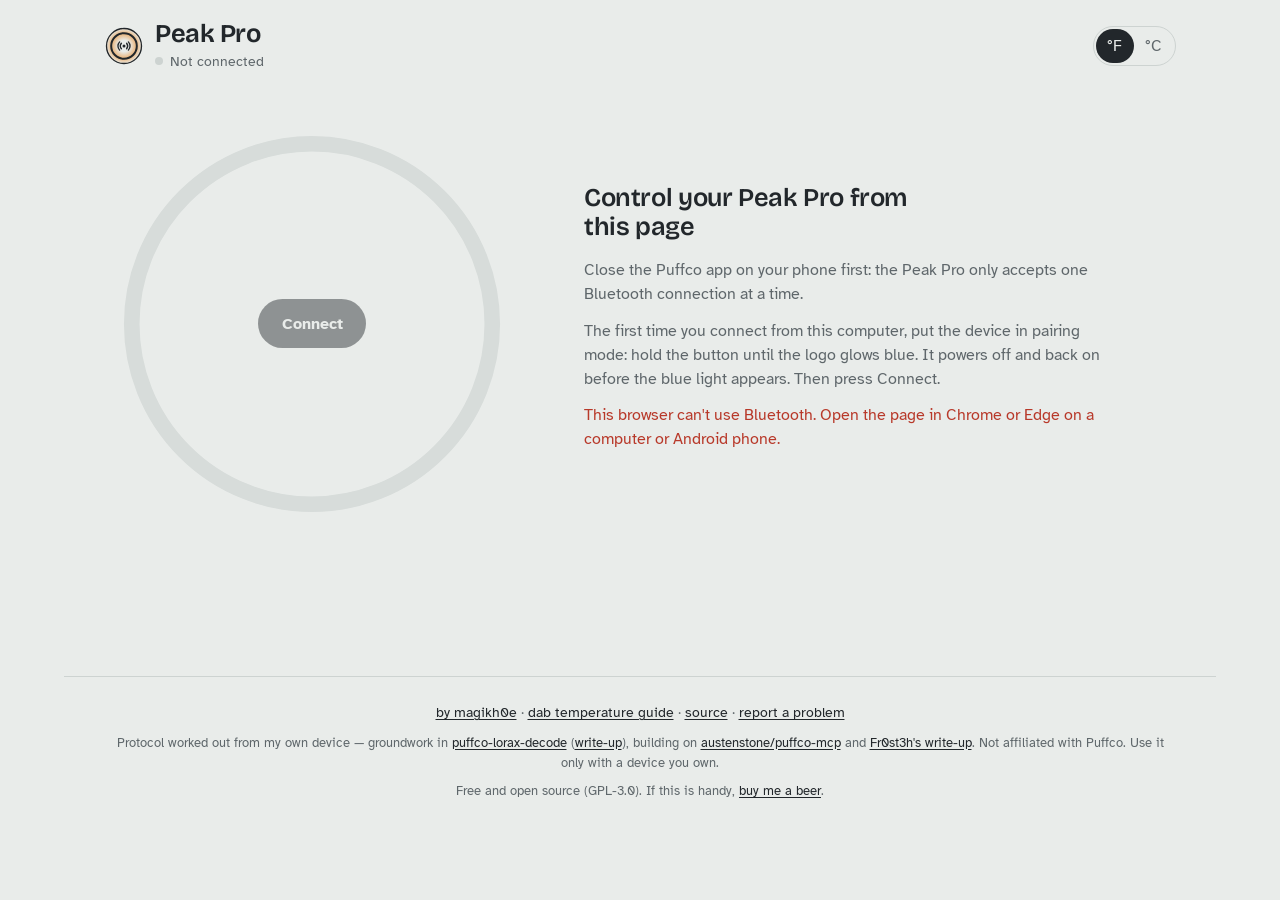
==== index.html @ 8ff6f21a "Link the dab temperature guide from the footer and the Library temps.html was only reachable by URL." ====
<!doctype html>
<html lang="en">
<head>
  <meta charset="utf-8">
  <meta name="viewport" content="width=device-width, initial-scale=1">
  <title>Peak Pro Control</title>
  <meta name="description" content="Control a Puffco Peak Pro from the browser over Web Bluetooth.">
  <link rel="icon" type="image/svg+xml" href="favicon.svg">
  <link rel="preconnect" href="https://fonts.googleapis.com">
  <link rel="preconnect" href="https://fonts.gstatic.com" crossorigin>
  <link href="https://fonts.googleapis.com/css2?family=Atkinson+Hyperlegible:ital,wght@0,400;0,700;1,400&family=Bricolage+Grotesque:opsz,wght@12..96,300..800&display=swap" rel="stylesheet">
  <link rel="stylesheet" href="css/app.css?v=3">
</head>
<body>
  <header class="bar">
    <div class="bar-brand">
      <img class="bar-logo" src="favicon.svg" alt="" width="40" height="40">
      <div class="bar-id">
        <h1 id="device-title">Peak Pro</h1>
        <p id="conn-status" class="conn" data-state="idle" aria-live="polite">Not connected</p>
      </div>
    </div>
    <div class="bar-actions">
      <div class="unit-toggle" role="group" aria-label="Temperature unit">
        <button type="button" data-unit="F" aria-pressed="true">°F</button>
        <button type="button" data-unit="C" aria-pressed="false">°C</button>
      </div>
      <button type="button" id="btn-disconnect" class="btn-quiet" hidden>Disconnect</button>
    </div>
  </header>

  <main>
    <section class="stage" aria-label="Heater">
      <div class="ring-wrap" id="ring-wrap" data-phase="off">
        <div class="ring-glow" aria-hidden="true"></div>
        <svg class="ring" viewBox="0 0 240 240" aria-hidden="true">
          <circle class="ring-track" cx="120" cy="120" r="104"/>
          <circle class="ring-progress" id="ring-progress" cx="120" cy="120" r="104" pathLength="1000"/>
        </svg>
        <div class="ring-center">
          <div id="ring-idle-msg" class="ring-cta">
            <button type="button" id="btn-connect" class="btn-primary">Connect</button>
          </div>
          <div id="ring-readout" class="readout" hidden>
            <p class="temp" aria-live="off"><span id="temp-now">--</span><span class="deg" id="temp-unit">°F</span></p>
            <p class="phase" id="phase-label" aria-live="polite">Idle</p>
          </div>
        </div>
      </div>

      <div class="stage-side">
        <div id="intro" class="intro">
          <h2>Control your Peak Pro from this page</h2>
          <p>Close the Puffco app on your phone first: the Peak Pro only accepts one Bluetooth connection at a time.</p>
          <p>The first time you connect from this computer, put the device in pairing mode: hold the button until the logo glows blue. It powers off and back on before the blue light appears. Then press Connect.</p>
          <ol id="connect-progress" class="progress-log" aria-live="polite" aria-label="Connection progress" hidden></ol>
          <p id="bt-unsupported" class="warn" hidden>This browser can't use Bluetooth. Open the page in Chrome or Edge on a computer or Android phone.</p>
          <div id="connect-error" class="connect-error" role="alert" hidden>
            <p class="warn" id="connect-error-title"></p>
            <ol id="connect-error-steps"></ol>
            <div class="inline">
              <button type="button" id="btn-copy-details" class="btn-quiet">Copy technical details</button>
            </div>
            <details>
              <summary>Technical details</summary>
              <pre id="connect-error-log"></pre>
            </details>
          </div>
        </div>

        <div id="controls" class="controls" hidden>
          <fieldset class="profile-pick">
            <legend>Heat profile</legend>
            <div class="profile-dots" id="profile-dots"></div>
          </fieldset>

          <div class="action-row">
            <button type="button" id="btn-start" class="btn-primary btn-heat">Start heating</button>
            <button type="button" id="btn-stop" class="btn-stop" hidden>Stop</button>
          </div>
          <div class="action-row adjust" id="adjust-row" hidden>
            <button type="button" id="btn-add-temp" class="btn-quiet">+10°F</button>
            <button type="button" id="btn-add-time" class="btn-quiet">+10 s</button>
          </div>

          <dl class="vitals">
            <div><dt>Target</dt><dd id="v-target">--</dd></div>
            <div><dt id="v-time-label">Time left</dt><dd id="v-time">--</dd></div>
            <div><dt>Battery</dt><dd id="v-battery">--</dd></div>
            <div><dt>Chamber</dt><dd id="v-chamber">--</dd></div>
          </dl>
        </div>
      </div>
    </section>

    <nav class="tabs" id="tabs" role="tablist" aria-label="Sections" hidden>
      <button type="button" role="tab" aria-selected="true" aria-controls="panel-profiles" id="tab-profiles">Profiles</button>
      <button type="button" role="tab" aria-selected="false" aria-controls="panel-library" id="tab-library">Library</button>
      <button type="button" role="tab" aria-selected="false" aria-controls="panel-device" id="tab-device">Device</button>
      <button type="button" role="tab" aria-selected="false" aria-controls="panel-stats" id="tab-stats">Stats</button>
      <button type="button" role="tab" aria-selected="false" aria-controls="panel-log" id="tab-log">Protocol log</button>
    </nav>

    <section class="panel" id="panel-profiles" role="tabpanel" aria-labelledby="tab-profiles" hidden>
      <p class="panel-note">Changes are written to the device when you press Save on a profile. Ready-made profiles and the ones you've kept are on the Library tab.</p>
      <div class="profile-list" id="profile-list"></div>
    </section>

    <section class="panel" id="panel-library" role="tabpanel" aria-labelledby="tab-library" hidden>
      <div class="library" id="library"></div>
    </section>

    <section class="panel" id="panel-device" role="tabpanel" aria-labelledby="tab-device" hidden>
      <form class="settings" id="settings-form" onsubmit="return false">
        <div class="setting">
          <label for="s-name">Device name</label>
          <div class="inline">
            <input id="s-name" type="text" maxlength="29" autocomplete="off">
            <button type="button" id="s-name-save" class="btn-quiet">Rename</button>
          </div>
        </div>
        <div class="setting">
          <label for="s-brightness">Light brightness <output id="s-brightness-out"></output></label>
          <input id="s-brightness" type="range" min="15" max="100" step="1">
        </div>
        <div class="setting switch">
          <label for="s-stealth">Stealth mode</label>
          <input id="s-stealth" type="checkbox" role="switch">
          <p class="hint">Dims the lights while heating.</p>
        </div>
        <div class="setting">
          <label for="s-ready">Ready mode</label>
          <select id="s-ready">
            <option value="-1">Off</option>
            <option value="0">Profile 1</option>
            <option value="1">Profile 2</option>
            <option value="2">Profile 3</option>
            <option value="3">Profile 4</option>
          </select>
        </div>
        <div class="setting">
          <label for="s-lantern-color">Mood light</label>
          <div class="inline">
            <input id="s-lantern-color" type="color" value="#5aa7ff">
            <button type="button" id="s-lantern-on" class="btn-quiet">Turn on</button>
            <button type="button" id="s-lantern-off" class="btn-quiet">Turn off</button>
          </div>
          <p class="hint" id="s-lantern-status"></p>
        </div>
        <div class="setting danger">
          <label>Power</label>
          <button type="button" id="s-power-off" class="btn-stop">Turn off device</button>
          <p class="hint">The device disconnects. Press its button to wake it again.</p>
        </div>
      </form>
    </section>

    <section class="panel" id="panel-stats" role="tabpanel" aria-labelledby="tab-stats" hidden>
      <dl class="stats" id="stats"></dl>
      <button type="button" id="btn-refresh-stats" class="btn-quiet">Refresh</button>
    </section>

    <section class="panel" id="panel-log" role="tabpanel" aria-labelledby="tab-log" hidden>
      <div class="log-tools">
        <label class="check"><input type="checkbox" id="log-poll"> Show polling reads</label>
        <button type="button" id="btn-copy-log" class="btn-quiet">Copy log</button>
        <button type="button" id="btn-clear-log" class="btn-quiet">Clear</button>
      </div>
      <ol class="log" id="log"></ol>
    </section>
  </main>

  <footer class="colophon">
    <p><a href="https://magikh0e.pl/" rel="noopener">by magikh0e</a> &middot;
      <a href="temps.html">dab temperature guide</a> &middot;
      <a href="https://github.com/magikh0e/puffco-peak-control" rel="noopener">source</a> &middot;
      <a href="https://github.com/magikh0e/puffco-peak-control/issues/new?template=problem.yml" target="_blank" rel="noopener">report a problem</a></p>
    <p class="sub">Protocol worked out from my own device &mdash; groundwork in
      <a href="https://github.com/magikh0e/puffco-lorax-decode" rel="noopener">puffco-lorax-decode</a>
      (<a href="https://magikh0e.pl/pubHardwareHacking/reversing-bluetooth-le-android.html" rel="noopener">write-up</a>),
      building on <a href="https://github.com/austenstone/puffco-mcp" rel="noopener">austenstone/puffco-mcp</a>
      and <a href="https://github.com/Fr0st3h/Puffco-Reverse-Engineering-Writeup" rel="noopener">Fr0st3h's write-up</a>.
      Not affiliated with Puffco. Use it only with a device you own.</p>
    <p class="sub">Free and open source (GPL-3.0). If this is handy, <a href="https://buymeacoffee.com/magikh0e" rel="noopener">buy me a beer</a>.</p>
  </footer>

  <div class="toast" id="toast" role="status" aria-live="polite" hidden></div>

  <script type="module" src="js/app.js?v=11"></script>
</body>
</html>
---- css/app.css ----
/* Porcelain base, graphite type. The only accent is the device's own
   profile color, fed in at runtime as --glow. */
:root {
  --porcelain: #e9ecea;
  --glaze: #f7f8f6;
  --graphite: #22272b;
  --ash: #5f676b;
  --hairline: #cdd3d1;
  --track: #d7dcda;
  --alarm: #b8392a;
  --glow: #7c8a90;
  --glow-soft: color-mix(in oklab, var(--glow) 35%, transparent);
  --on-glow: #fff;

  --font-display: "Bricolage Grotesque", "Segoe UI", system-ui, sans-serif;
  --font-body: "Atkinson Hyperlegible", "Segoe UI", system-ui, sans-serif;
  --font-code: ui-monospace, "Cascadia Mono", Consolas, monospace;

  --step--1: 0.875rem;
  --step-0: 1rem;
  --step-1: 1.25rem;
  --step-2: 1.6rem;
  --step-4: clamp(3.4rem, 9vw, 5.2rem);

  color-scheme: light;
}

@media (prefers-color-scheme: dark) {
  :root {
    --porcelain: #1a1d1f;
    --glaze: #24282a;
    --graphite: #e6e9e7;
    --ash: #9aa3a6;
    --hairline: #3a4043;
    --track: #33393c;
    --alarm: #f07a68;
    color-scheme: dark;
  }
}

* { box-sizing: border-box; }
[hidden] { display: none !important; }

html { -webkit-text-size-adjust: 100%; }

body {
  margin: 0;
  background: var(--porcelain);
  color: var(--graphite);
  font-family: var(--font-body);
  font-size: var(--step-0);
  line-height: 1.5;
}

button, input, select { font: inherit; color: inherit; }

:focus-visible {
  outline: 2px solid var(--graphite);
  outline-offset: 3px;
}

/* ---------- header ---------- */
.bar {
  display: flex;
  align-items: center;
  justify-content: space-between;
  gap: 1rem;
  padding: 1.25rem clamp(1rem, 4vw, 2.5rem);
  max-width: 72rem;
  margin: 0 auto;
}
.bar h1 {
  font-family: var(--font-display);
  font-weight: 650;
  font-size: var(--step-2);
  letter-spacing: -0.02em;
  line-height: 1.1;
  margin: 0;
}
.conn {
  margin: 0.15rem 0 0;
  color: var(--ash);
  font-size: var(--step--1);
  display: flex;
  align-items: center;
  gap: 0.45rem;
}
.conn::before {
  content: "";
  width: 0.5rem;
  height: 0.5rem;
  border-radius: 50%;
  background: var(--hairline);
}
.conn[data-state="busy"]::before { background: var(--ash); }
.conn[data-state="on"]::before { background: var(--glow); box-shadow: 0 0 0 3px var(--glow-soft); }
.conn[data-state="error"]::before { background: var(--alarm); }

.bar-brand { display: flex; align-items: center; gap: 0.7rem; min-width: 0; }
.bar-logo { width: 2.5rem; height: 2.5rem; flex: none; display: block; }
.bar-id { min-width: 0; }

.bar-actions { display: flex; align-items: center; gap: 0.75rem; }

.unit-toggle {
  display: inline-flex;
  border: 1px solid var(--hairline);
  border-radius: 999px;
  padding: 2px;
}
.unit-toggle button {
  border: 0;
  background: none;
  padding: 0.3rem 0.7rem;
  border-radius: 999px;
  cursor: pointer;
  color: var(--ash);
}
.unit-toggle button[aria-pressed="true"] { background: var(--graphite); color: var(--porcelain); }

/* ---------- buttons ---------- */
.btn-primary, .btn-stop, .btn-quiet {
  border-radius: 999px;
  cursor: pointer;
  padding: 0.7rem 1.4rem;
  font-weight: 700;
  border: 1px solid transparent;
  transition: background-color 120ms, border-color 120ms, opacity 120ms;
}
.btn-primary { background: var(--graphite); color: var(--porcelain); }
.btn-primary:hover { opacity: 0.88; }
.btn-heat { background: var(--glow); color: var(--on-glow); }
.btn-stop { background: transparent; border-color: var(--alarm); color: var(--alarm); }
.btn-stop:hover { background: color-mix(in oklab, var(--alarm) 10%, transparent); }
.btn-quiet {
  background: transparent;
  border-color: var(--hairline);
  font-weight: 400;
  padding: 0.5rem 1rem;
}
.btn-quiet:hover { border-color: var(--ash); }
button:disabled { opacity: 0.45; cursor: not-allowed; }

/* ---------- stage ---------- */
main { max-width: 72rem; margin: 0 auto; padding: 0 clamp(1rem, 4vw, 2.5rem) 4rem; }

.stage {
  display: grid;
  grid-template-columns: minmax(16rem, 26rem) 1fr;
  gap: clamp(1.5rem, 5vw, 4.5rem);
  align-items: center;
  padding: 1.5rem 0 2.5rem;
}

.ring-wrap {
  position: relative;
  aspect-ratio: 1;
  width: 100%;
  max-width: 26rem;
  justify-self: center;
}
.ring { width: 100%; height: 100%; display: block; transform: rotate(-90deg); }
.ring-track { fill: none; stroke: var(--track); stroke-width: 9; }
.ring-progress {
  fill: none;
  stroke: var(--glow);
  stroke-width: 9;
  stroke-linecap: round;
  stroke-dasharray: 0 1000;
  transition: stroke-dasharray 600ms linear, stroke 400ms;
}
.ring-glow {
  position: absolute;
  inset: 9%;
  border-radius: 50%;
  box-shadow: 0 0 0 9px var(--glow), 0 0 60px 18px var(--glow-soft);
  opacity: 0;
  transition: opacity 500ms, box-shadow 400ms;
}
.ring-wrap[data-phase="idle"] .ring-glow { opacity: 0.18; }
.ring-wrap[data-phase="preheat"] .ring-glow { opacity: 0.55; animation: breathe 2.6s ease-in-out infinite; }
.ring-wrap[data-phase="active"] .ring-glow { opacity: 0.9; }
.ring-wrap[data-phase="fade"] .ring-glow { opacity: 0.3; transition-duration: 2s; }
.ring-wrap[data-phase="off"] .ring-progress { stroke-dasharray: 0 1000; }

@keyframes breathe {
  0%, 100% { opacity: 0.3; }
  50% { opacity: 0.75; }
}

.ring-center {
  position: absolute;
  inset: 0;
  display: grid;
  place-items: center;
  text-align: center;
}
.readout { line-height: 1; }
.temp {
  font-family: var(--font-display);
  font-size: var(--step-4);
  font-weight: 300;
  font-variation-settings: "opsz" 96;
  letter-spacing: -0.04em;
  font-variant-numeric: tabular-nums;
  margin: 0;
}
.temp .deg { font-size: 0.42em; font-weight: 400; vertical-align: 0.95em; margin-left: 0.05em; letter-spacing: 0; }
.phase { margin: 0.6rem 0 0; color: var(--ash); font-size: var(--step-0); }

.intro h2 {
  font-family: var(--font-display);
  font-weight: 600;
  font-size: var(--step-2);
  letter-spacing: -0.015em;
  line-height: 1.15;
  margin: 0 0 1rem;
  max-width: 22ch;
}
.intro p { max-width: 52ch; color: var(--ash); margin: 0 0 0.8rem; }
.warn { color: var(--alarm) !important; }
.progress-log {
  list-style: none;
  margin: 1rem 0 0;
  padding: 0.7rem 0.9rem;
  background: var(--glaze);
  border-radius: 10px;
  font-family: var(--font-code);
  font-size: 0.75rem;
  line-height: 1.55;
  color: var(--ash);
  max-width: 60ch;
}
.progress-log li { white-space: pre-wrap; overflow-wrap: anywhere; }
.progress-log li:last-child { color: var(--graphite); }
.connect-error {
  margin-top: 1.2rem;
  padding: 1rem 1.1rem;
  border-left: 3px solid var(--alarm);
  background: var(--glaze);
  border-radius: 0 10px 10px 0;
  max-width: 56ch;
}
.connect-error .warn { margin: 0 0 0.6rem; font-weight: 700; }
.connect-error ol { margin: 0 0 0.8rem; padding-left: 1.3rem; color: var(--graphite); }
.connect-error li { margin-bottom: 0.3rem; }
.connect-error summary { cursor: pointer; color: var(--ash); font-size: var(--step--1); }
.connect-error pre {
  font-family: var(--font-code);
  font-size: 0.75rem;
  white-space: pre-wrap;
  overflow-wrap: anywhere;
  color: var(--ash);
  margin: 0.6rem 0 0;
  max-height: 14rem;
  overflow: auto;
}

/* ---------- controls ---------- */
.controls { display: grid; gap: 1.4rem; }

.profile-pick { border: 0; margin: 0; padding: 0; }
.profile-pick legend { color: var(--ash); font-size: var(--step--1); margin-bottom: 0.6rem; padding: 0; }
.profile-dots { display: grid; grid-template-columns: repeat(4, minmax(0, 1fr)); gap: 0.6rem; }
.pdot {
  display: grid;
  justify-items: start;
  gap: 0.15rem;
  text-align: left;
  padding: 0.7rem 0.75rem 0.65rem;
  border: 1px solid var(--hairline);
  border-radius: 12px;
  background: var(--glaze);
  cursor: pointer;
  min-width: 0;
}
.pdot .swatch {
  width: 1.1rem;
  height: 1.1rem;
  border-radius: 50%;
  background: var(--c, var(--hairline));
  margin-bottom: 0.35rem;
}
.pdot .pname { font-weight: 700; white-space: nowrap; overflow: hidden; text-overflow: ellipsis; max-width: 100%; }
.pdot .pmeta { color: var(--ash); font-size: var(--step--1); font-variant-numeric: tabular-nums; }
.pdot[aria-checked="true"] { border-color: var(--c, var(--graphite)); box-shadow: inset 0 0 0 1px var(--c, var(--graphite)); }
.pdot[aria-checked="true"]:disabled { opacity: 1; cursor: default; }

.action-row { display: flex; flex-wrap: wrap; gap: 0.6rem; }
.action-row .btn-heat, .action-row .btn-stop { min-width: 11rem; padding: 0.9rem 1.6rem; font-size: var(--step-1); }

.vitals {
  display: grid;
  grid-template-columns: repeat(4, minmax(0, 1fr));
  gap: 1rem;
  margin: 0;
  padding-top: 1.2rem;
  border-top: 1px solid var(--hairline);
}
.vitals dt { color: var(--ash); font-size: var(--step--1); }
.vitals dd { margin: 0.1rem 0 0; font-family: var(--font-display); font-size: var(--step-1); font-variant-numeric: tabular-nums; }

/* ---------- tabs & panels ---------- */
.tabs {
  display: flex;
  gap: 1.6rem;
  border-bottom: 1px solid var(--hairline);
  overflow-x: auto;
  scrollbar-width: none;
}
.tabs button {
  border: 0;
  background: none;
  padding: 0.8rem 0;
  color: var(--ash);
  cursor: pointer;
  border-bottom: 2px solid transparent;
  margin-bottom: -1px;
  white-space: nowrap;
}
.tabs button[aria-selected="true"] { color: var(--graphite); border-bottom-color: var(--graphite); font-weight: 700; }

.panel { padding: 1.6rem 0; }
.panel-note { color: var(--ash); margin: 0 0 1.2rem; font-size: var(--step--1); }

/* profiles */
.profile-list { display: grid; grid-template-columns: repeat(auto-fill, minmax(15.5rem, 1fr)); gap: 1rem; }
.pcard {
  background: var(--glaze);
  border-radius: 14px;
  padding: 1.1rem 1.1rem 1rem;
  border-top: 4px solid var(--c, var(--hairline));
  display: grid;
  gap: 0.75rem;
}
.pcard h3 { margin: 0; font-family: var(--font-display); font-weight: 600; font-size: var(--step-1); }
.field { display: grid; gap: 0.25rem; }
.field label { font-size: var(--step--1); color: var(--ash); }
.field-row { display: grid; grid-template-columns: 1fr 1fr; gap: 0.6rem; }
input[type="text"], input[type="number"], select {
  width: 100%;
  padding: 0.5rem 0.65rem;
  border: 1px solid var(--hairline);
  border-radius: 8px;
  background: var(--porcelain);
  min-width: 0;
}
input[type="color"] {
  width: 3rem;
  height: 2.3rem;
  padding: 2px;
  border: 1px solid var(--hairline);
  border-radius: 8px;
  background: var(--porcelain);
  cursor: pointer;
}
.unit-input { position: relative; }
.unit-input span { position: absolute; right: 0.65rem; top: 50%; transform: translateY(-50%); color: var(--ash); font-size: var(--step--1); pointer-events: none; }
.unit-input input { padding-right: 2.2rem; }
.pcard .save-row { display: flex; align-items: center; justify-content: flex-end; flex-wrap: wrap; gap: 0.5rem; }
.pcard .saved { color: var(--ash); font-size: var(--step--1); margin-right: auto; }
.btn-small { padding: 0.35rem 0.8rem; font-size: var(--step--1); }

/* library */
.library { display: grid; gap: 0.9rem; }
.library .panel-note { margin: 0; max-width: 72ch; }
.library a { color: var(--graphite); text-decoration: underline; text-underline-offset: 2px; }
.lib-why { margin: 0; font-weight: 700; }
.lib-head { display: flex; align-items: center; justify-content: space-between; flex-wrap: wrap; gap: 0.5rem 1rem; margin-top: 0.8rem; }
.lib-head:first-of-type { margin-top: 0; }
.lib-head h2 { margin: 0; font-family: var(--font-display); font-weight: 600; font-size: var(--step-1); }
.lib-tools { display: flex; gap: 0.5rem; }
.tpl-group { margin: 0.5rem 0 -0.3rem; color: var(--ash); font-size: var(--step--1); font-weight: 700; letter-spacing: 0.05em; text-transform: uppercase; }

.chips { display: flex; flex-wrap: wrap; gap: 0.4rem; }
.chip {
  border: 1px solid var(--hairline);
  background: transparent;
  border-radius: 999px;
  padding: 0.3rem 0.8rem;
  cursor: pointer;
  color: var(--ash);
  font-size: var(--step--1);
}
.chip:hover { border-color: var(--ash); }
.chip[aria-pressed="true"] { background: var(--graphite); border-color: var(--graphite); color: var(--porcelain); }

.tpl-list { display: grid; gap: 0.6rem; }
.tpl {
  display: grid;
  grid-template-columns: auto minmax(0, 1fr) auto;
  gap: 0.5rem 0.9rem;
  align-items: center;
  background: var(--glaze);
  border-radius: 12px;
  border-left: 4px solid var(--c, var(--hairline));
  padding: 0.8rem 1rem;
}
.tpl-swatch { width: 1.1rem; height: 1.1rem; border-radius: 50%; background: var(--c, var(--hairline)); align-self: start; margin-top: 0.2rem; }
.set-swatches { display: grid; grid-template-columns: repeat(2, 0.55rem); gap: 2px; align-self: start; margin-top: 0.2rem; }
.set-swatches span { width: 0.55rem; height: 0.55rem; border-radius: 50%; background: var(--c, var(--hairline)); }
.tpl-text p { margin: 0; }
.tpl-head { display: flex; flex-wrap: wrap; align-items: center; gap: 0.15rem 0.55rem; }
.tpl-meta { color: var(--ash); font-size: var(--step--1); font-variant-numeric: tabular-nums; }
.tpl-desc { color: var(--ash); font-size: var(--step--1); max-width: 70ch; }
.tpl-text .tpl-desc { margin-top: 0.25rem; }
.tpl-text .tpl-note { margin-top: 0.25rem; color: var(--ash); font-size: 0.8rem; }
.tpl-actions { display: flex; align-items: center; justify-content: flex-end; flex-wrap: wrap; gap: 0.5rem; }
.slots-label { color: var(--ash); font-size: var(--step--1); }
.slots { display: inline-flex; gap: 0.3rem; }
.slot {
  width: 2.1rem;
  height: 2.1rem;
  padding: 0;
  border-radius: 50%;
  border: 2px solid var(--c, var(--hairline));
  background: var(--porcelain);
  font-weight: 700;
  font-variant-numeric: tabular-nums;
  cursor: pointer;
}
.slot:hover:not(:disabled) { box-shadow: 0 0 0 3px color-mix(in oklab, var(--c, var(--ash)) 35%, transparent); }
.fav { border: 0; background: none; padding: 0 0.1rem; cursor: pointer; color: var(--ash); font-size: 1.15rem; line-height: 1; }
.fav.on { color: #d99a00; }

.builder { background: var(--glaze); border-radius: 12px; padding: 0.8rem 1rem; }
.builder summary { cursor: pointer; font-weight: 700; }
.builder > :not(summary) { margin: 0.6rem 0 0; }
.builder-fields { display: grid; grid-template-columns: repeat(3, minmax(0, 8.5rem)); gap: 0.6rem; }
.builder-preview { font-variant-numeric: tabular-nums; }
.builder-btns { display: flex; flex-wrap: wrap; gap: 0.5rem; }

/* settings */
.settings { display: grid; gap: 1.5rem; max-width: 34rem; }
.setting { display: grid; gap: 0.4rem; }
.setting > label { font-weight: 700; }
.setting output { font-weight: 400; color: var(--ash); margin-left: 0.4rem; }
.setting .hint { margin: 0; color: var(--ash); font-size: var(--step--1); }
.setting.switch { grid-template-columns: 1fr auto; align-items: center; }
.setting.switch .hint { grid-column: 1 / -1; }
.setting.danger { padding-top: 1.2rem; border-top: 1px solid var(--hairline); justify-items: start; }
.inline { display: flex; gap: 0.5rem; align-items: center; flex-wrap: wrap; }
.inline input[type="text"] { flex: 1 1 12rem; }
input[type="range"] { width: 100%; accent-color: var(--glow); }
input[type="checkbox"] { width: 1.2rem; height: 1.2rem; accent-color: var(--glow); }

/* stats */
.stats {
  display: grid;
  grid-template-columns: repeat(auto-fill, minmax(12rem, 1fr));
  gap: 1.2rem 1.5rem;
  margin: 0 0 1.5rem;
}
.stats dt { color: var(--ash); font-size: var(--step--1); }
.stats dd { margin: 0.1rem 0 0; font-variant-numeric: tabular-nums; overflow-wrap: anywhere; }
.stats dd.big { font-family: var(--font-display); font-size: var(--step-2); line-height: 1.1; }

/* log */
.log-tools { display: flex; align-items: center; gap: 0.75rem; flex-wrap: wrap; margin-bottom: 0.9rem; }
.check { display: inline-flex; align-items: center; gap: 0.4rem; color: var(--ash); font-size: var(--step--1); margin-right: auto; }
.log {
  list-style: none;
  margin: 0;
  padding: 0.75rem 0.9rem;
  background: var(--glaze);
  border-radius: 10px;
  max-height: 26rem;
  overflow: auto;
  font-family: var(--font-code);
  font-size: 0.8rem;
  line-height: 1.55;
}
.log li { white-space: pre-wrap; overflow-wrap: anywhere; }
.log .dir { display: inline-block; width: 2.4rem; color: var(--ash); }
.log li[data-dir="rx"] .dir { color: var(--glow); }
.log li[data-dir="sys"] { color: var(--ash); }
.log li[data-dir="err"] { color: var(--alarm); }

/* toast */
.toast {
  position: fixed;
  left: 50%;
  bottom: 1.5rem;
  transform: translateX(-50%);
  background: var(--graphite);
  color: var(--porcelain);
  padding: 0.7rem 1.2rem;
  border-radius: 999px;
  max-width: calc(100vw - 2rem);
  font-size: var(--step--1);
  box-shadow: 0 8px 24px rgba(0, 0, 0, 0.18);
}
.toast[data-kind="error"] { background: var(--alarm); color: #fff; }

/* ---------- small screens ---------- */
@media (max-width: 760px) {
  .stage { grid-template-columns: 1fr; padding-top: 0.5rem; }
  .ring-wrap { max-width: 19rem; }
  .vitals { grid-template-columns: repeat(2, minmax(0, 1fr)); }
  .profile-dots { grid-template-columns: repeat(2, minmax(0, 1fr)); }
  .action-row .btn-heat, .action-row .btn-stop { flex: 1 1 100%; }
  .bar { flex-wrap: wrap; row-gap: 0.75rem; padding-bottom: 0.5rem; }
  .bar-brand { flex: 1 1 100%; }
  .bar-actions { flex: 1 1 100%; justify-content: space-between; }
  .bar h1 { font-size: var(--step-1); }
  .tpl { grid-template-columns: auto minmax(0, 1fr); }
  .tpl-actions { grid-column: 1 / -1; justify-content: flex-start; }
  .builder-fields { grid-template-columns: repeat(3, minmax(0, 1fr)); }
}

@media (prefers-reduced-motion: reduce) {
  .ring-wrap[data-phase="preheat"] .ring-glow { animation: none; opacity: 0.55; }
  .ring-progress, .ring-glow { transition: none; }
}

.colophon {
  max-width: 72rem;
  margin: 2.5rem auto 0;
  padding: 1.6rem clamp(1rem, 4vw, 2.5rem) 2.5rem;
  border-top: 1px solid var(--hairline);
  color: var(--ash);
  font-size: var(--step--1);
  line-height: 1.6;
  text-align: center;
}
.colophon p { margin: 0 0 0.5rem; }
.colophon p:last-child { margin-bottom: 0; }
.colophon .sub { font-size: 0.8rem; }
.colophon a { color: var(--graphite); text-decoration: underline; text-underline-offset: 2px; }
.colophon a:hover { color: var(--glow); }
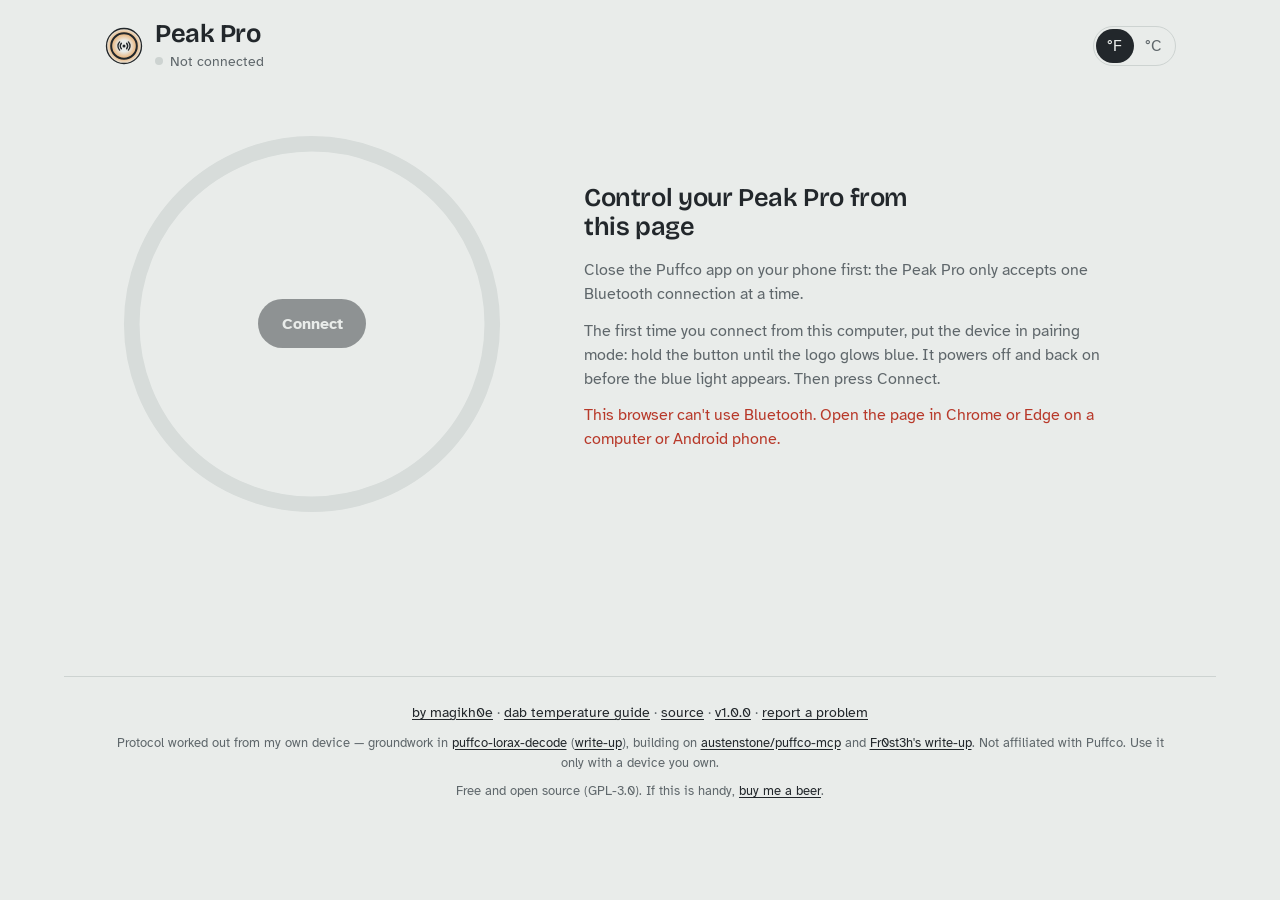
==== commit 749981dd: "Version 1.0.0: version number, changelog and release steps The app version (VERSION in js/app.js) sh" ====
--- a/index.html
+++ b/index.html
@@ -174,7 +174,8 @@
     <p><a href="https://magikh0e.pl/" rel="noopener">by magikh0e</a> &middot;
       <a href="temps.html">dab temperature guide</a> &middot;
       <a href="https://github.com/magikh0e/puffco-peak-control" rel="noopener">source</a> &middot;
-      <a href="https://github.com/magikh0e/puffco-peak-control/issues/new?template=problem.yml" target="_blank" rel="noopener">report a problem</a></p>
+      <a href="https://github.com/magikh0e/puffco-peak-control/blob/main/CHANGELOG.md" rel="noopener" data-app-version title="What's new in each version">changelog</a> &middot;
+      <a href="https://github.com/magikh0e/puffco-peak-control/issues/new?template=problem.yml" target="_blank" rel="noopener" data-report-link>report a problem</a></p>
     <p class="sub">Protocol worked out from my own device &mdash; groundwork in
       <a href="https://github.com/magikh0e/puffco-lorax-decode" rel="noopener">puffco-lorax-decode</a>
       (<a href="https://magikh0e.pl/pubHardwareHacking/reversing-bluetooth-le-android.html" rel="noopener">write-up</a>),
@@ -186,6 +187,6 @@
 
   <div class="toast" id="toast" role="status" aria-live="polite" hidden></div>
 
-  <script type="module" src="js/app.js?v=11"></script>
+  <script type="module" src="js/app.js?v=12"></script>
 </body>
 </html>
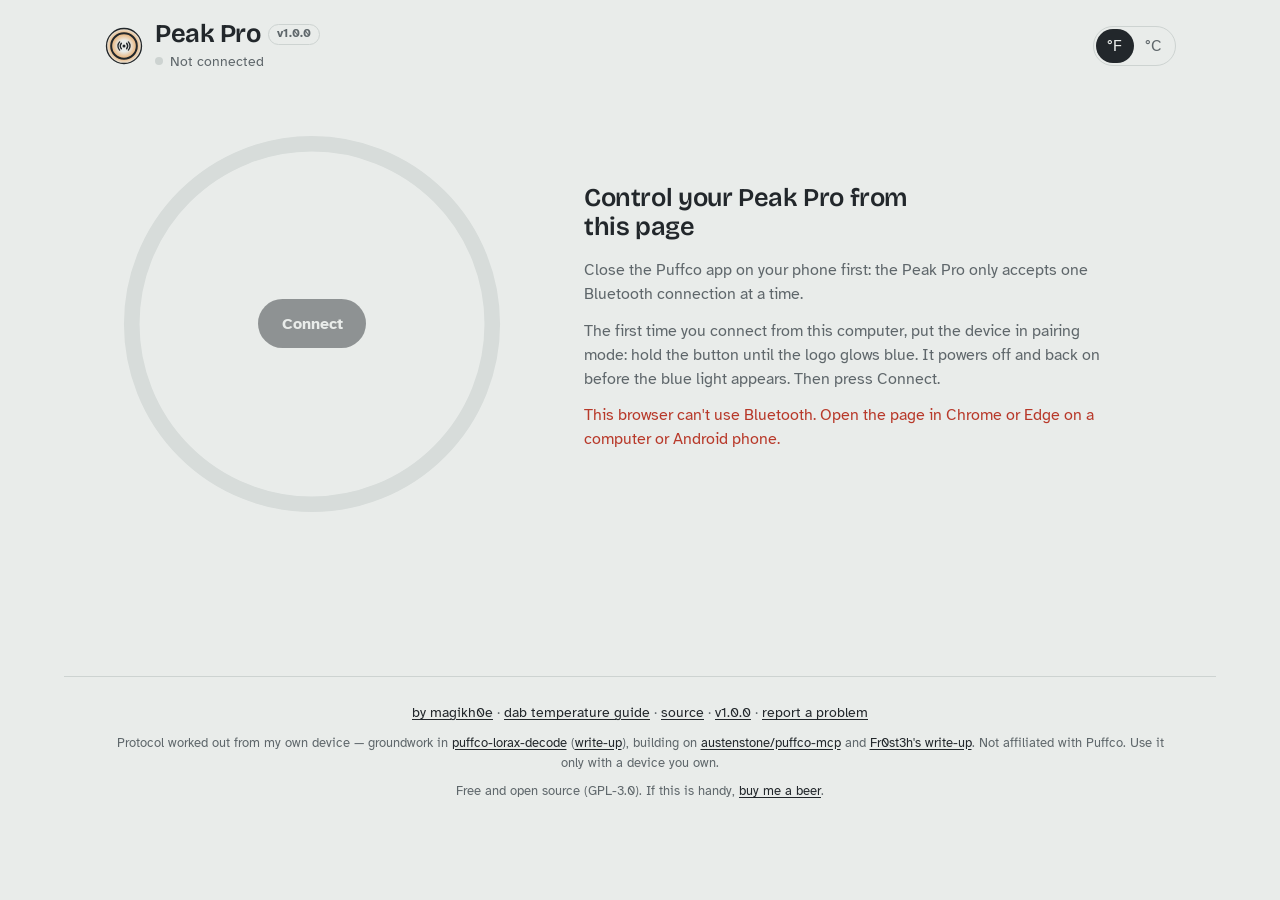
==== commit 6f226c24: "Header: version badge beside the device name, linking to the changelog" ====
--- a/index.html
+++ b/index.html
@@ -9,14 +9,17 @@
   <link rel="preconnect" href="https://fonts.googleapis.com">
   <link rel="preconnect" href="https://fonts.gstatic.com" crossorigin>
   <link href="https://fonts.googleapis.com/css2?family=Atkinson+Hyperlegible:ital,wght@0,400;0,700;1,400&family=Bricolage+Grotesque:opsz,wght@12..96,300..800&display=swap" rel="stylesheet">
-  <link rel="stylesheet" href="css/app.css?v=3">
+  <link rel="stylesheet" href="css/app.css?v=4">
 </head>
 <body>
   <header class="bar">
     <div class="bar-brand">
       <img class="bar-logo" src="favicon.svg" alt="" width="40" height="40">
       <div class="bar-id">
-        <h1 id="device-title">Peak Pro</h1>
+        <div class="bar-title">
+          <h1 id="device-title">Peak Pro</h1>
+          <a class="ver-badge" data-app-version href="https://github.com/magikh0e/puffco-peak-control/blob/main/CHANGELOG.md" rel="noopener" title="What's new in each version">changelog</a>
+        </div>
         <p id="conn-status" class="conn" data-state="idle" aria-live="polite">Not connected</p>
       </div>
     </div>
--- a/css/app.css
+++ b/css/app.css
@@ -99,6 +99,23 @@
 .bar-brand { display: flex; align-items: center; gap: 0.7rem; min-width: 0; }
 .bar-logo { width: 2.5rem; height: 2.5rem; flex: none; display: block; }
 .bar-id { min-width: 0; }
+
+/* The device name, then the app version as a small pill linking to the changelog. */
+.bar-title { display: flex; flex-wrap: wrap; align-items: center; column-gap: 0.5rem; row-gap: 0.2rem; }
+.ver-badge {
+  display: inline-block;
+  padding: 0.05rem 0.5rem;
+  font-size: 0.72rem;
+  font-weight: 700;
+  letter-spacing: 0.02em;
+  line-height: 1.5;
+  white-space: nowrap;
+  text-decoration: none;
+  color: var(--ash);
+  border: 1px solid var(--hairline);
+  border-radius: 999px;
+}
+.ver-badge:hover { color: var(--graphite); border-color: var(--glow); }
 
 .bar-actions { display: flex; align-items: center; gap: 0.75rem; }
 
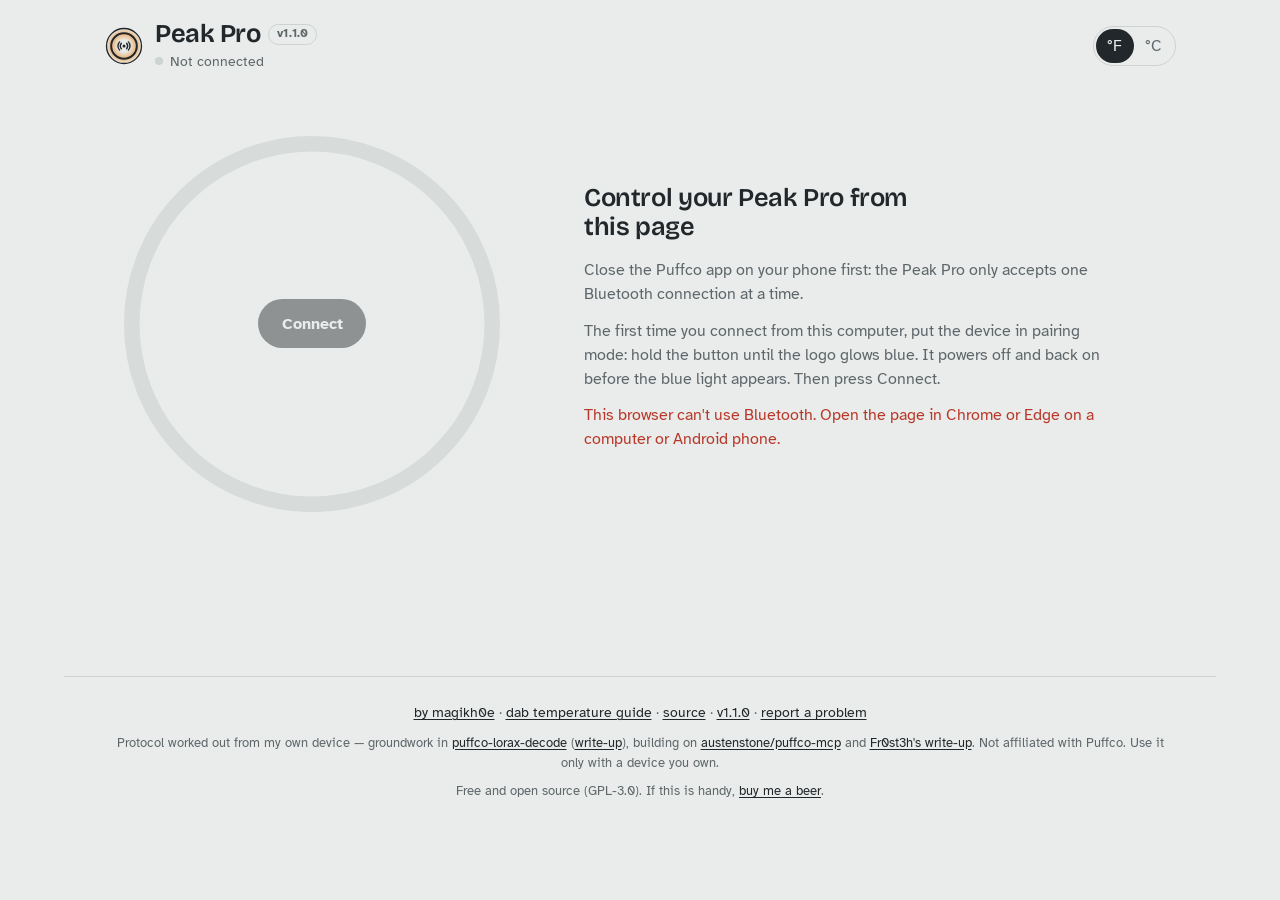
==== commit b43c0168: "Release 1.1.0" ====
--- a/index.html
+++ b/index.html
@@ -190,6 +190,6 @@
 
   <div class="toast" id="toast" role="status" aria-live="polite" hidden></div>
 
-  <script type="module" src="js/app.js?v=12"></script>
+  <script type="module" src="js/app.js?v=13"></script>
 </body>
 </html>
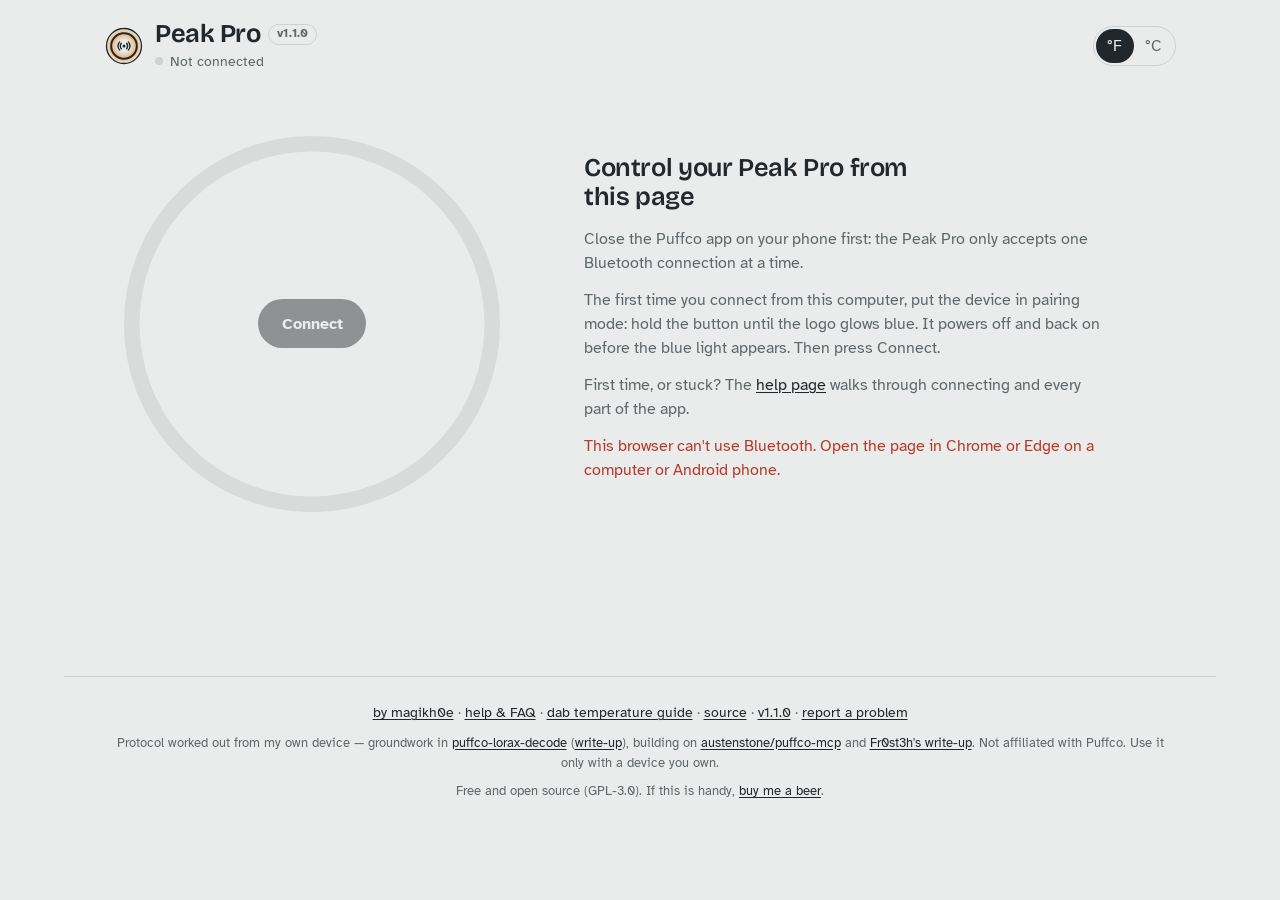
==== commit 941750c2: "Add a Help & FAQ page help.html covers what you need, connecting and pairing for the first time, eac" ====
--- a/index.html
+++ b/index.html
@@ -9,7 +9,7 @@
   <link rel="preconnect" href="https://fonts.googleapis.com">
   <link rel="preconnect" href="https://fonts.gstatic.com" crossorigin>
   <link href="https://fonts.googleapis.com/css2?family=Atkinson+Hyperlegible:ital,wght@0,400;0,700;1,400&family=Bricolage+Grotesque:opsz,wght@12..96,300..800&display=swap" rel="stylesheet">
-  <link rel="stylesheet" href="css/app.css?v=4">
+  <link rel="stylesheet" href="css/app.css?v=5">
 </head>
 <body>
   <header class="bar">
@@ -56,6 +56,7 @@
           <h2>Control your Peak Pro from this page</h2>
           <p>Close the Puffco app on your phone first: the Peak Pro only accepts one Bluetooth connection at a time.</p>
           <p>The first time you connect from this computer, put the device in pairing mode: hold the button until the logo glows blue. It powers off and back on before the blue light appears. Then press Connect.</p>
+          <p>First time, or stuck? The <a href="help.html">help page</a> walks through connecting and every part of the app.</p>
           <ol id="connect-progress" class="progress-log" aria-live="polite" aria-label="Connection progress" hidden></ol>
           <p id="bt-unsupported" class="warn" hidden>This browser can't use Bluetooth. Open the page in Chrome or Edge on a computer or Android phone.</p>
           <div id="connect-error" class="connect-error" role="alert" hidden>
@@ -63,6 +64,7 @@
             <ol id="connect-error-steps"></ol>
             <div class="inline">
               <button type="button" id="btn-copy-details" class="btn-quiet">Copy technical details</button>
+              <a href="help.html#trouble">More help with connecting</a>
             </div>
             <details>
               <summary>Technical details</summary>
@@ -175,6 +177,7 @@
 
   <footer class="colophon">
     <p><a href="https://magikh0e.pl/" rel="noopener">by magikh0e</a> &middot;
+      <a href="help.html">help &amp; FAQ</a> &middot;
       <a href="temps.html">dab temperature guide</a> &middot;
       <a href="https://github.com/magikh0e/puffco-peak-control" rel="noopener">source</a> &middot;
       <a href="https://github.com/magikh0e/puffco-peak-control/blob/main/CHANGELOG.md" rel="noopener" data-app-version title="What's new in each version">changelog</a> &middot;
@@ -190,6 +193,6 @@
 
   <div class="toast" id="toast" role="status" aria-live="polite" hidden></div>
 
-  <script type="module" src="js/app.js?v=13"></script>
+  <script type="module" src="js/app.js?v=14"></script>
 </body>
 </html>
--- a/css/app.css
+++ b/css/app.css
@@ -235,6 +235,8 @@
   max-width: 22ch;
 }
 .intro p { max-width: 52ch; color: var(--ash); margin: 0 0 0.8rem; }
+.intro a { color: var(--graphite); text-underline-offset: 2px; }
+.intro a:hover { color: var(--glow); }
 .warn { color: var(--alarm) !important; }
 .progress-log {
   list-style: none;
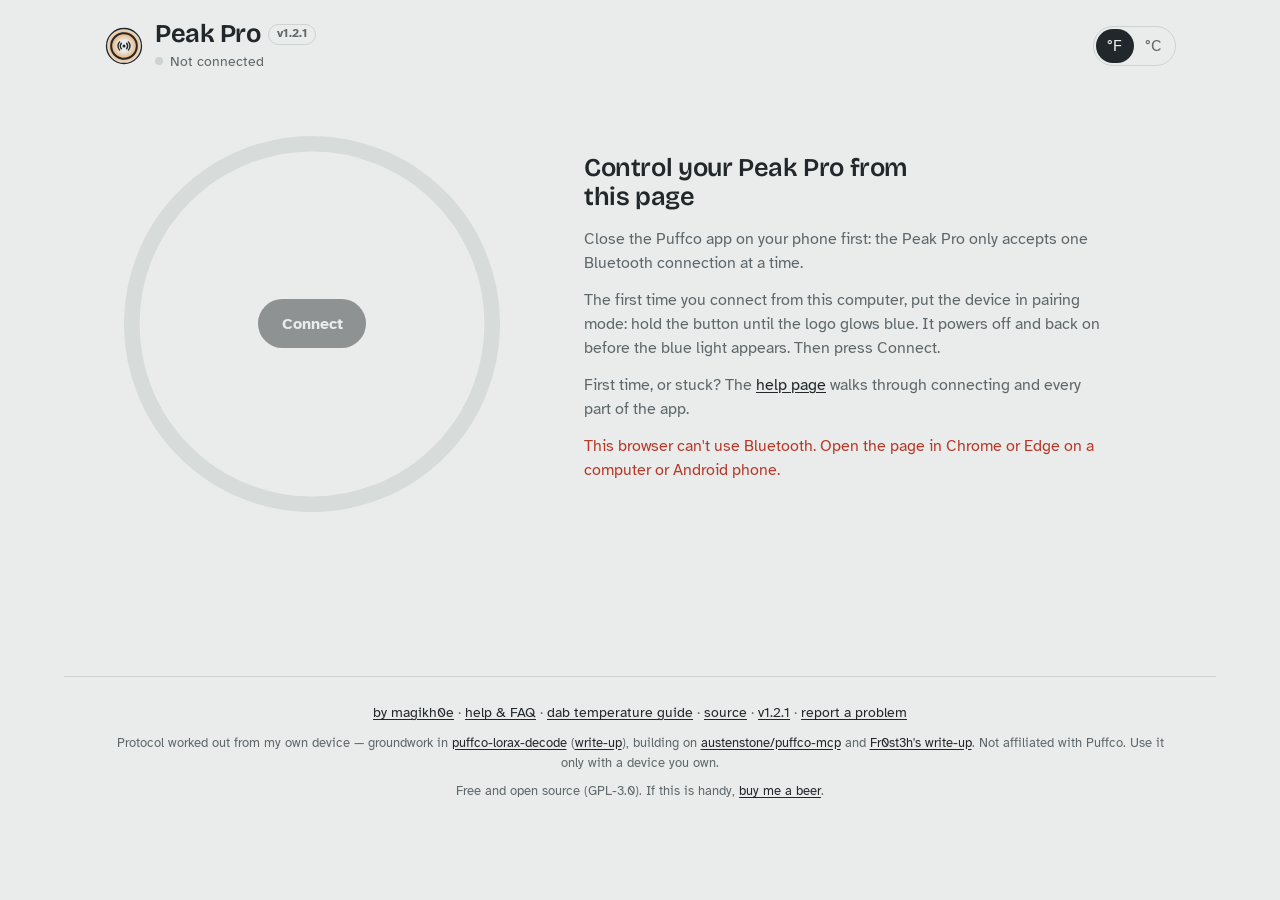
==== commit 60f59499: "Release 1.2.1" ====
--- a/index.html
+++ b/index.html
@@ -193,6 +193,6 @@
 
   <div class="toast" id="toast" role="status" aria-live="polite" hidden></div>
 
-  <script type="module" src="js/app.js?v=14"></script>
+  <script type="module" src="js/app.js?v=16"></script>
 </body>
 </html>
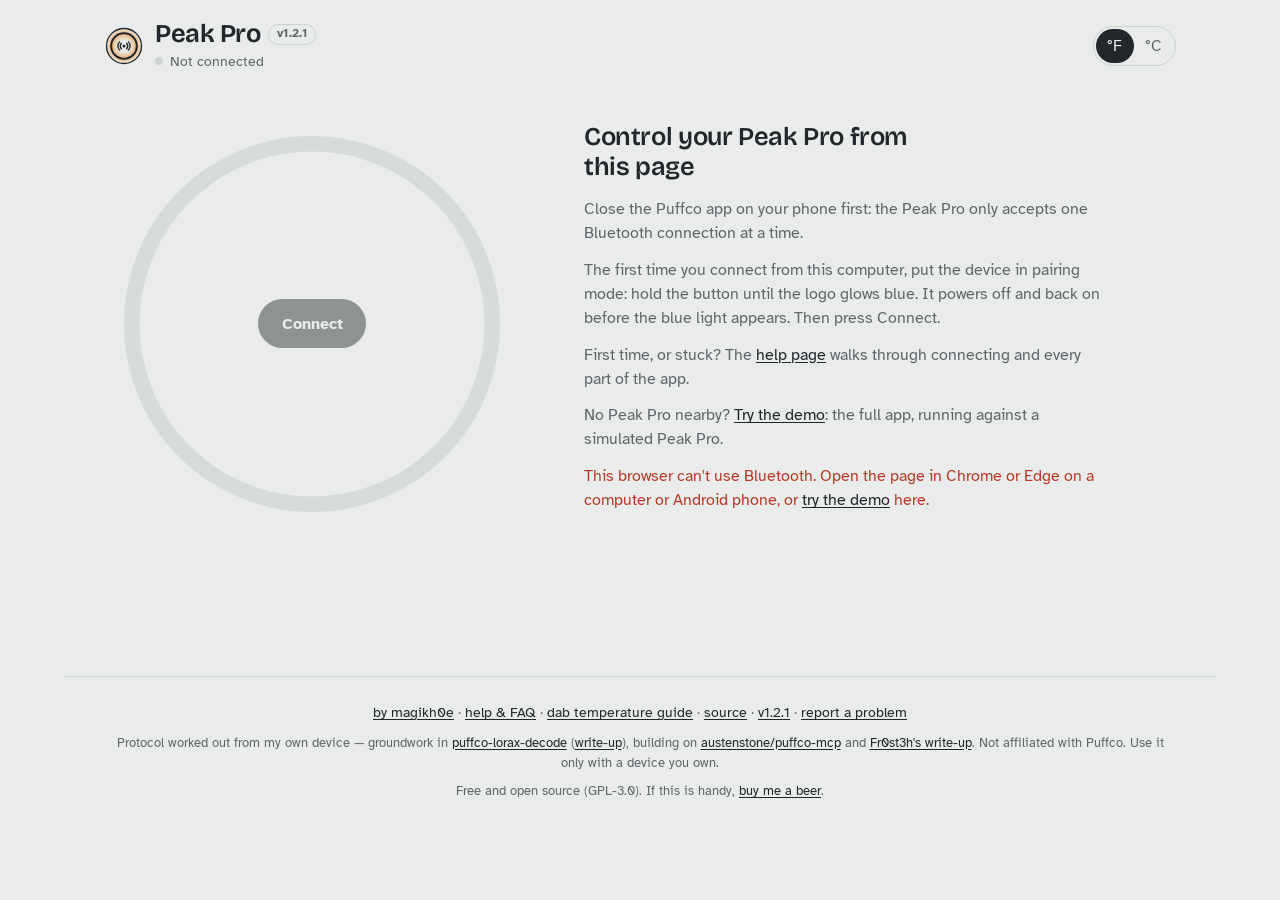
==== commit 8a5e6583: "Start screen: link to the demo, and back out of it" ====
--- a/index.html
+++ b/index.html
@@ -57,8 +57,10 @@
           <p>Close the Puffco app on your phone first: the Peak Pro only accepts one Bluetooth connection at a time.</p>
           <p>The first time you connect from this computer, put the device in pairing mode: hold the button until the logo glows blue. It powers off and back on before the blue light appears. Then press Connect.</p>
           <p>First time, or stuck? The <a href="help.html">help page</a> walks through connecting and every part of the app.</p>
+          <p id="demo-offer">No Peak Pro nearby? <a href="?demo">Try the demo</a>: the full app, running against a simulated Peak Pro.</p>
+          <p id="demo-on" hidden>This is the demo: the full app, running against a simulated Peak Pro. <a href="./">Leave the demo</a> to connect a real one.</p>
           <ol id="connect-progress" class="progress-log" aria-live="polite" aria-label="Connection progress" hidden></ol>
-          <p id="bt-unsupported" class="warn" hidden>This browser can't use Bluetooth. Open the page in Chrome or Edge on a computer or Android phone.</p>
+          <p id="bt-unsupported" class="warn" hidden>This browser can't use Bluetooth. Open the page in Chrome or Edge on a computer or Android phone, or <a href="?demo">try the demo</a> here.</p>
           <div id="connect-error" class="connect-error" role="alert" hidden>
             <p class="warn" id="connect-error-title"></p>
             <ol id="connect-error-steps"></ol>
@@ -193,6 +195,6 @@
 
   <div class="toast" id="toast" role="status" aria-live="polite" hidden></div>
 
-  <script type="module" src="js/app.js?v=16"></script>
+  <script type="module" src="js/app.js?v=17"></script>
 </body>
 </html>
